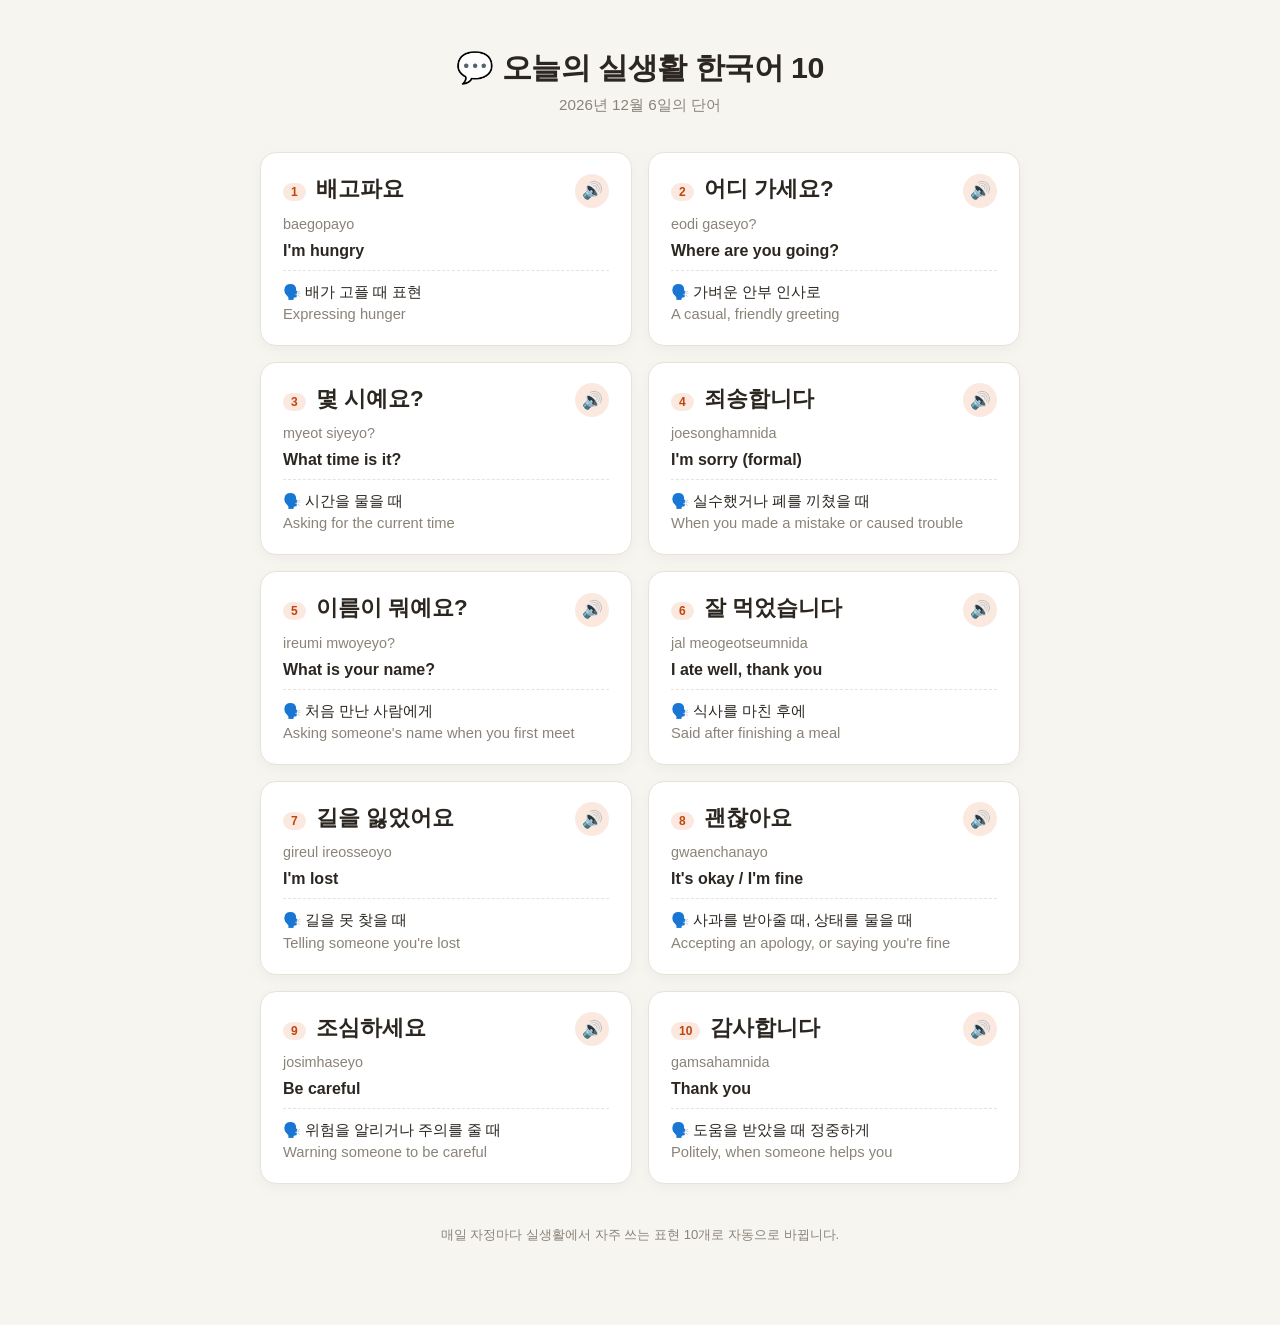
==== index.html @ 232b01e1 "auto update 2026-08-19 04:47:27" ====
<!DOCTYPE html>
<html lang="ko">
<head>
<meta charset="UTF-8">
<meta name="viewport" content="width=device-width, initial-scale=1.0">
<title>오늘의 한국어 10</title>
<style>
  :root {
    --bg: #f7f5f0;
    --card: #ffffff;
    --text: #2b2620;
    --muted: #8a8378;
    --accent: #c1440e;
    --accent-soft: #fbe9df;
    --border: #e8e3da;
  }
  * { box-sizing: border-box; }
  body {
    margin: 0;
    min-height: 100vh;
    background: var(--bg);
    color: var(--text);
    font-family: 'Segoe UI', 'Apple SD Gothic Neo', sans-serif;
    display: flex;
    flex-direction: column;
    align-items: center;
    padding: 48px 16px 80px;
  }
  h1 {
    font-size: 1.9rem;
    margin: 0 0 6px;
    letter-spacing: -0.5px;
  }
  .date {
    color: var(--muted);
    font-size: 0.95rem;
    margin-bottom: 36px;
  }
  .grid {
    width: 100%;
    max-width: 760px;
    display: grid;
    grid-template-columns: repeat(auto-fit, minmax(320px, 1fr));
    gap: 16px;
  }
  .card {
    background: var(--card);
    border: 1px solid var(--border);
    border-radius: 16px;
    padding: 20px 22px;
    box-shadow: 0 4px 14px rgba(0,0,0,0.04);
  }
  .card-head {
    display: flex;
    align-items: baseline;
    gap: 10px;
    margin-bottom: 8px;
  }
  .speak-btn {
    margin-left: auto;
    background: var(--accent-soft);
    color: var(--accent);
    border: none;
    width: 34px;
    height: 34px;
    border-radius: 50%;
    font-size: 1.05rem;
    cursor: pointer;
    display: inline-flex;
    align-items: center;
    justify-content: center;
    transition: transform 0.12s ease, background 0.12s ease;
  }
  .speak-btn:hover {
    background: var(--accent);
    color: #fff;
  }
  .speak-btn:active {
    transform: scale(0.9);
  }
  .speak-btn.playing {
    background: var(--accent);
    color: #fff;
  }
  .index {
    background: var(--accent-soft);
    color: var(--accent);
    font-weight: 700;
    font-size: 0.75rem;
    padding: 2px 8px;
    border-radius: 999px;
  }
  .word {
    font-size: 1.4rem;
    font-weight: 700;
  }
  .romanization {
    color: var(--muted);
    font-size: 0.9rem;
    margin-bottom: 10px;
  }
  .meaning {
    font-weight: 600;
    margin-bottom: 10px;
  }
  .example {
    border-top: 1px dashed var(--border);
    padding-top: 10px;
    font-size: 0.92rem;
    line-height: 1.5;
  }
  .example .kr {
    color: var(--text);
  }
  .example .en {
    color: var(--muted);
  }
  footer {
    margin-top: 40px;
    color: var(--muted);
    font-size: 0.82rem;
    text-align: center;
    line-height: 1.6;
  }
</style>
</head>
<body>
  <h1>💬 오늘의 실생활 한국어 10</h1>
  <div class="date" id="dateLabel"></div>

  <div class="grid" id="grid"></div>

  <footer>
    매일 자정마다 실생활에서 자주 쓰는 표현 10개로 자동으로 바뀝니다.
  </footer>

<script>
  const WORDS = [
    { kr: '안녕하세요', ro: 'annyeonghaseyo', en: 'Hello', ex: '누군가를 처음 만나거나 마주쳤을 때', exEn: 'When meeting or greeting someone' },
    { kr: '감사합니다', ro: 'gamsahamnida', en: 'Thank you', ex: '도움을 받았을 때 정중하게', exEn: 'Politely, when someone helps you' },
    { kr: '죄송합니다', ro: 'joesonghamnida', en: 'I\'m sorry (formal)', ex: '실수했거나 폐를 끼쳤을 때', exEn: 'When you made a mistake or caused trouble' },
    { kr: '실례합니다', ro: 'sillyehamnida', en: 'Excuse me', ex: '지나가거나 말을 걸기 전에', exEn: 'Before passing by or interrupting someone' },
    { kr: '잠깐만요', ro: 'jamkkanmanyo', en: 'Just a moment', ex: '잠시 기다려 달라고 할 때', exEn: 'Asking someone to wait a moment' },
    { kr: '괜찮아요', ro: 'gwaenchanayo', en: 'It\'s okay / I\'m fine', ex: '사과를 받아줄 때, 상태를 물을 때', exEn: 'Accepting an apology, or saying you\'re fine' },
    { kr: '얼마예요?', ro: 'eolmayeyo?', en: 'How much is it?', ex: '가게에서 가격을 물을 때', exEn: 'Asking the price at a shop' },
    { kr: '이거 주세요', ro: 'igeo juseyo', en: 'This one, please', ex: '물건을 살 때 가리키며', exEn: 'Pointing at something you want to buy' },
    { kr: '화장실이 어디예요?', ro: 'hwajangsiri eodiyeyo?', en: 'Where is the restroom?', ex: '급하게 화장실을 찾을 때', exEn: 'Looking for a restroom' },
    { kr: '여기요', ro: 'yeogiyo', en: 'Excuse me (calling someone)', ex: '식당에서 직원을 부를 때', exEn: 'Calling a server at a restaurant' },
    { kr: '잘 먹겠습니다', ro: 'jal meokgetseumnida', en: 'I will eat well', ex: '식사를 시작하기 전에', exEn: 'Said right before starting a meal' },
    { kr: '잘 먹었습니다', ro: 'jal meogeotseumnida', en: 'I ate well, thank you', ex: '식사를 마친 후에', exEn: 'Said after finishing a meal' },
    { kr: '배고파요', ro: 'baegopayo', en: 'I\'m hungry', ex: '배가 고플 때 표현', exEn: 'Expressing hunger' },
    { kr: '맛있어요', ro: 'masisseoyo', en: 'It\'s delicious', ex: '음식이 맛있을 때', exEn: 'When food tastes good' },
    { kr: '조심하세요', ro: 'josimhaseyo', en: 'Be careful', ex: '위험을 알리거나 주의를 줄 때', exEn: 'Warning someone to be careful' },
    { kr: '도와주세요', ro: 'dowajuseyo', en: 'Please help me', ex: '도움이 필요할 때', exEn: 'Asking for help' },
    { kr: '알겠습니다', ro: 'algetseumnida', en: 'I understand / Got it', ex: '지시나 설명을 이해했을 때', exEn: 'Confirming you understood something' },
    { kr: '잘 모르겠어요', ro: 'jal moreugesseoyo', en: 'I don\'t really know', ex: '확실하지 않을 때 대답', exEn: 'Answering when you\'re not sure' },
    { kr: '다시 말해 주세요', ro: 'dasi malhae juseyo', en: 'Please say that again', ex: '못 들었거나 이해 못했을 때', exEn: 'When you didn\'t catch what was said' },
    { kr: '천천히 말해 주세요', ro: 'cheoncheonhi malhae juseyo', en: 'Please speak slowly', ex: '말이 너무 빠를 때', exEn: 'When someone is speaking too fast' },
    { kr: '영어 할 줄 아세요?', ro: 'yeongeo hal jul aseyo?', en: 'Do you speak English?', ex: '언어 소통이 어려울 때', exEn: 'Checking if the other person speaks English' },
    { kr: '한국어를 잘 못해요', ro: 'hangugeoreul jal mothaeyo', en: 'I don\'t speak Korean well', ex: '한국어 실력을 미리 알릴 때', exEn: 'Letting someone know your Korean is limited' },
    { kr: '이름이 뭐예요?', ro: 'ireumi mwoyeyo?', en: 'What is your name?', ex: '처음 만난 사람에게', exEn: 'Asking someone\'s name when you first meet' },
    { kr: '반갑습니다', ro: 'bangapseumnida', en: 'Nice to meet you', ex: '첫 인사를 나눌 때', exEn: 'Said when greeting someone for the first time' },
    { kr: '오랜만이에요', ro: 'oraenmanieyo', en: 'Long time no see', ex: '오랫동안 못 본 사람에게', exEn: 'Greeting someone you haven\'t seen in a while' },
    { kr: '수고하셨습니다', ro: 'sugohasyeotseumnida', en: 'Thank you for your hard work', ex: '일이 끝난 뒤 인사', exEn: 'Said after work is finished' },
    { kr: '축하합니다', ro: 'chukhahamnida', en: 'Congratulations', ex: '좋은 일이 생겼을 때', exEn: 'When something good happens to someone' },
    { kr: '힘내세요', ro: 'himnaeseyo', en: 'Cheer up / Hang in there', ex: '힘든 사람을 응원할 때', exEn: 'Encouraging someone who\'s struggling' },
    { kr: '기다려 주세요', ro: 'gidaryeo juseyo', en: 'Please wait', ex: '잠시 기다려 달라고 요청할 때', exEn: 'Asking someone to wait' },
    { kr: '몇 시예요?', ro: 'myeot siyeyo?', en: 'What time is it?', ex: '시간을 물을 때', exEn: 'Asking for the current time' },
    { kr: '같이 가요', ro: 'gachi gayo', en: 'Let\'s go together', ex: '함께 가자고 제안할 때', exEn: 'Suggesting to go somewhere together' },
    { kr: '여기가 어디예요?', ro: 'yeogiga eodiyeyo?', en: 'Where is this place?', ex: '길을 잃었을 때', exEn: 'Asking where you currently are' },
    { kr: '길을 잃었어요', ro: 'gireul ireosseoyo', en: 'I\'m lost', ex: '길을 못 찾을 때', exEn: 'Telling someone you\'re lost' },
    { kr: '이거 얼마나 걸려요?', ro: 'igeo eolmana geollyeoyo?', en: 'How long does this take?', ex: '소요 시간을 물을 때', exEn: 'Asking how much time something takes' },
    { kr: '계산해 주세요', ro: 'gyesanhae juseyo', en: 'Check, please', ex: '식당에서 계산을 요청할 때', exEn: 'Asking for the bill at a restaurant' },
    { kr: '이거 얼마예요?', ro: 'igeo eolmayeyo?', en: 'How much is this?', ex: '특정 물건의 가격을 물을 때', exEn: 'Asking the price of a specific item' },
    { kr: '더 주세요', ro: 'deo juseyo', en: 'More, please', ex: '음식이나 물건을 더 요청할 때', exEn: 'Asking for more food or something' },
    { kr: '괜찮으세요?', ro: 'gwaenchaneuseyo?', en: 'Are you okay?', ex: '상대방의 상태를 물을 때', exEn: 'Checking if someone is alright' },
    { kr: '조금만요', ro: 'jogeummanyo', en: 'Just a little', ex: '양을 조금만 달라고 할 때', exEn: 'Asking for just a small amount' },
    { kr: '어디 가세요?', ro: 'eodi gaseyo?', en: 'Where are you going?', ex: '가벼운 안부 인사로', exEn: 'A casual, friendly greeting' },
  ];

  function dailySeed() {
    const now = new Date();
    return now.getFullYear() * 10000 + (now.getMonth() + 1) * 100 + now.getDate();
  }

  function seededRandom(seed) {
    let s = seed % 2147483647;
    if (s <= 0) s += 2147483646;
    return function () {
      s = (s * 16807) % 2147483647;
      return (s - 1) / 2147483646;
    };
  }

  function pickDailyWords() {
    const rand = seededRandom(dailySeed());
    const pool = WORDS.map((w, i) => ({ w, key: rand() + i * 0.0000001 }));
    pool.sort((a, b) => a.key - b.key);
    return pool.slice(0, 10).map(p => p.w);
  }

  function renderDate() {
    const now = new Date();
    const label = `${now.getFullYear()}년 ${now.getMonth() + 1}월 ${now.getDate()}일의 단어`;
    document.getElementById('dateLabel').textContent = label;
  }

  function speak(text, btn) {
    if (!window.speechSynthesis) return;
    window.speechSynthesis.cancel();
    const utter = new SpeechSynthesisUtterance(text);
    utter.lang = 'ko-KR';
    utter.rate = 0.9;
    if (btn) {
      document.querySelectorAll('.speak-btn.playing').forEach(b => b.classList.remove('playing'));
      btn.classList.add('playing');
      utter.onend = () => btn.classList.remove('playing');
      utter.onerror = () => btn.classList.remove('playing');
    }
    window.speechSynthesis.speak(utter);
  }

  function render() {
    renderDate();
    const grid = document.getElementById('grid');
    grid.innerHTML = '';
    pickDailyWords().forEach((word, i) => {
      const card = document.createElement('div');
      card.className = 'card';
      card.innerHTML = `
        <div class="card-head">
          <span class="index">${i + 1}</span>
          <span class="word">${word.kr}</span>
          <button class="speak-btn" type="button" title="발음 듣기" data-text="${word.kr}">🔊</button>
        </div>
        <div class="romanization">${word.ro}</div>
        <div class="meaning">${word.en}</div>
        <div class="example">
          <div class="kr">🗣️ ${word.ex}</div>
          <div class="en">${word.exEn}</div>
        </div>
      `;
      grid.appendChild(card);
    });
    grid.querySelectorAll('.speak-btn').forEach(btn => {
      btn.addEventListener('click', () => speak(btn.dataset.text, btn));
    });
  }

  render();
</script>
</body>
</html>
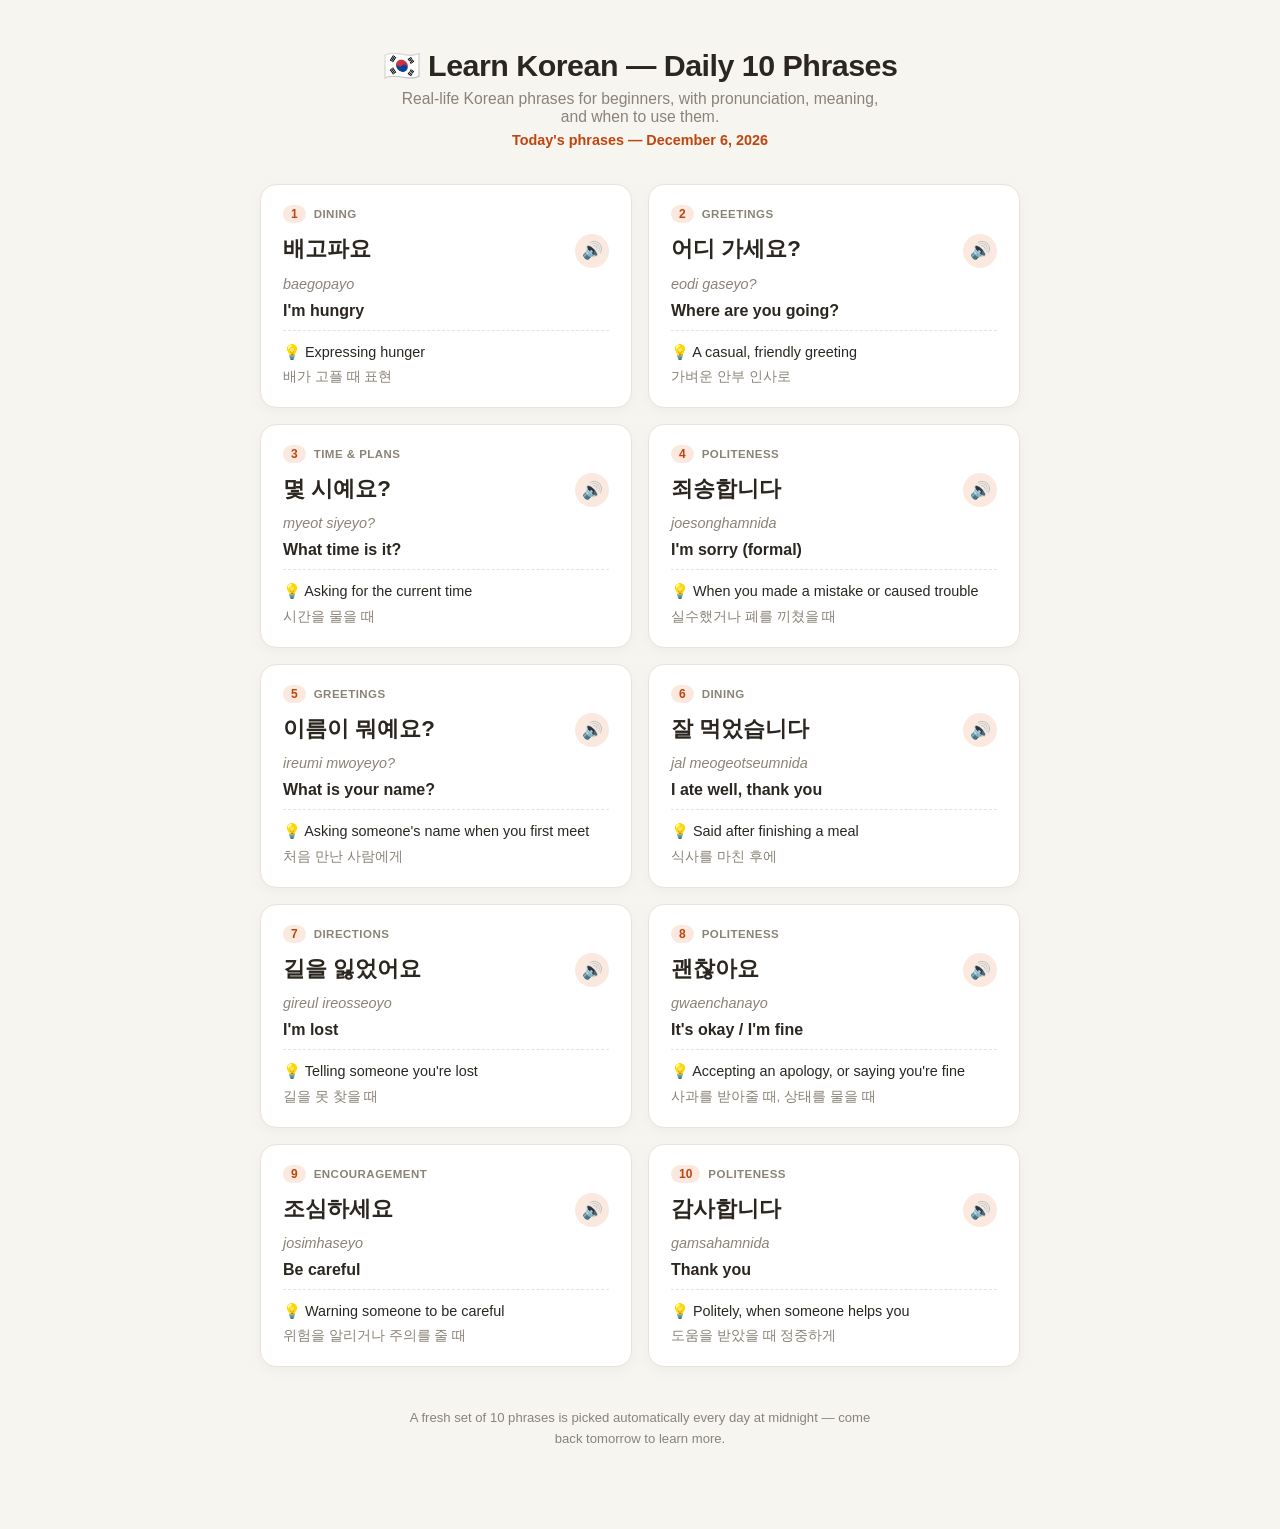
==== commit 2a4802b7: "auto update 2026-08-19 04:50:31" ====
--- a/index.html
+++ b/index.html
@@ -1,9 +1,10 @@
 <!DOCTYPE html>
-<html lang="ko">
+<html lang="en">
 <head>
 <meta charset="UTF-8">
 <meta name="viewport" content="width=device-width, initial-scale=1.0">
-<title>오늘의 한국어 10</title>
+<title>Learn Korean — Daily Phrases</title>
+<meta name="description" content="Learn 10 real-life Korean phrases every day, with romanization, English meaning, usage tips, and audio pronunciation.">
 <style>
   :root {
     --bg: #f7f5f0;
@@ -30,10 +31,19 @@
     font-size: 1.9rem;
     margin: 0 0 6px;
     letter-spacing: -0.5px;
+    text-align: center;
+  }
+  .subtitle {
+    color: var(--muted);
+    font-size: 0.98rem;
+    margin: 0 0 6px;
+    text-align: center;
+    max-width: 480px;
   }
   .date {
-    color: var(--muted);
-    font-size: 0.95rem;
+    color: var(--accent);
+    font-weight: 600;
+    font-size: 0.9rem;
     margin-bottom: 36px;
   }
   .grid {
@@ -49,6 +59,27 @@
     border-radius: 16px;
     padding: 20px 22px;
     box-shadow: 0 4px 14px rgba(0,0,0,0.04);
+  }
+  .card-top {
+    display: flex;
+    align-items: center;
+    gap: 8px;
+    margin-bottom: 10px;
+  }
+  .index {
+    background: var(--accent-soft);
+    color: var(--accent);
+    font-weight: 700;
+    font-size: 0.75rem;
+    padding: 2px 8px;
+    border-radius: 999px;
+  }
+  .category {
+    color: var(--muted);
+    font-size: 0.72rem;
+    font-weight: 600;
+    text-transform: uppercase;
+    letter-spacing: 0.04em;
   }
   .card-head {
     display: flex;
@@ -70,6 +101,7 @@
     align-items: center;
     justify-content: center;
     transition: transform 0.12s ease, background 0.12s ease;
+    flex-shrink: 0;
   }
   .speak-btn:hover {
     background: var(--accent);
@@ -82,20 +114,13 @@
     background: var(--accent);
     color: #fff;
   }
-  .index {
-    background: var(--accent-soft);
-    color: var(--accent);
-    font-weight: 700;
-    font-size: 0.75rem;
-    padding: 2px 8px;
-    border-radius: 999px;
-  }
   .word {
     font-size: 1.4rem;
     font-weight: 700;
   }
   .romanization {
     color: var(--muted);
+    font-style: italic;
     font-size: 0.9rem;
     margin-bottom: 10px;
   }
@@ -103,17 +128,19 @@
     font-weight: 600;
     margin-bottom: 10px;
   }
-  .example {
+  .usage {
     border-top: 1px dashed var(--border);
     padding-top: 10px;
-    font-size: 0.92rem;
-    line-height: 1.5;
-  }
-  .example .kr {
+    font-size: 0.9rem;
+    line-height: 1.55;
+  }
+  .usage .en {
     color: var(--text);
   }
-  .example .en {
-    color: var(--muted);
+  .usage .kr {
+    color: var(--muted);
+    font-size: 0.85rem;
+    margin-top: 3px;
   }
   footer {
     margin-top: 40px;
@@ -121,61 +148,63 @@
     font-size: 0.82rem;
     text-align: center;
     line-height: 1.6;
+    max-width: 480px;
   }
 </style>
 </head>
 <body>
-  <h1>💬 오늘의 실생활 한국어 10</h1>
+  <h1>🇰🇷 Learn Korean — Daily 10 Phrases</h1>
+  <p class="subtitle">Real-life Korean phrases for beginners, with pronunciation, meaning, and when to use them.</p>
   <div class="date" id="dateLabel"></div>
 
   <div class="grid" id="grid"></div>
 
   <footer>
-    매일 자정마다 실생활에서 자주 쓰는 표현 10개로 자동으로 바뀝니다.
+    A fresh set of 10 phrases is picked automatically every day at midnight — come back tomorrow to learn more.
   </footer>
 
 <script>
   const WORDS = [
-    { kr: '안녕하세요', ro: 'annyeonghaseyo', en: 'Hello', ex: '누군가를 처음 만나거나 마주쳤을 때', exEn: 'When meeting or greeting someone' },
-    { kr: '감사합니다', ro: 'gamsahamnida', en: 'Thank you', ex: '도움을 받았을 때 정중하게', exEn: 'Politely, when someone helps you' },
-    { kr: '죄송합니다', ro: 'joesonghamnida', en: 'I\'m sorry (formal)', ex: '실수했거나 폐를 끼쳤을 때', exEn: 'When you made a mistake or caused trouble' },
-    { kr: '실례합니다', ro: 'sillyehamnida', en: 'Excuse me', ex: '지나가거나 말을 걸기 전에', exEn: 'Before passing by or interrupting someone' },
-    { kr: '잠깐만요', ro: 'jamkkanmanyo', en: 'Just a moment', ex: '잠시 기다려 달라고 할 때', exEn: 'Asking someone to wait a moment' },
-    { kr: '괜찮아요', ro: 'gwaenchanayo', en: 'It\'s okay / I\'m fine', ex: '사과를 받아줄 때, 상태를 물을 때', exEn: 'Accepting an apology, or saying you\'re fine' },
-    { kr: '얼마예요?', ro: 'eolmayeyo?', en: 'How much is it?', ex: '가게에서 가격을 물을 때', exEn: 'Asking the price at a shop' },
-    { kr: '이거 주세요', ro: 'igeo juseyo', en: 'This one, please', ex: '물건을 살 때 가리키며', exEn: 'Pointing at something you want to buy' },
-    { kr: '화장실이 어디예요?', ro: 'hwajangsiri eodiyeyo?', en: 'Where is the restroom?', ex: '급하게 화장실을 찾을 때', exEn: 'Looking for a restroom' },
-    { kr: '여기요', ro: 'yeogiyo', en: 'Excuse me (calling someone)', ex: '식당에서 직원을 부를 때', exEn: 'Calling a server at a restaurant' },
-    { kr: '잘 먹겠습니다', ro: 'jal meokgetseumnida', en: 'I will eat well', ex: '식사를 시작하기 전에', exEn: 'Said right before starting a meal' },
-    { kr: '잘 먹었습니다', ro: 'jal meogeotseumnida', en: 'I ate well, thank you', ex: '식사를 마친 후에', exEn: 'Said after finishing a meal' },
-    { kr: '배고파요', ro: 'baegopayo', en: 'I\'m hungry', ex: '배가 고플 때 표현', exEn: 'Expressing hunger' },
-    { kr: '맛있어요', ro: 'masisseoyo', en: 'It\'s delicious', ex: '음식이 맛있을 때', exEn: 'When food tastes good' },
-    { kr: '조심하세요', ro: 'josimhaseyo', en: 'Be careful', ex: '위험을 알리거나 주의를 줄 때', exEn: 'Warning someone to be careful' },
-    { kr: '도와주세요', ro: 'dowajuseyo', en: 'Please help me', ex: '도움이 필요할 때', exEn: 'Asking for help' },
-    { kr: '알겠습니다', ro: 'algetseumnida', en: 'I understand / Got it', ex: '지시나 설명을 이해했을 때', exEn: 'Confirming you understood something' },
-    { kr: '잘 모르겠어요', ro: 'jal moreugesseoyo', en: 'I don\'t really know', ex: '확실하지 않을 때 대답', exEn: 'Answering when you\'re not sure' },
-    { kr: '다시 말해 주세요', ro: 'dasi malhae juseyo', en: 'Please say that again', ex: '못 들었거나 이해 못했을 때', exEn: 'When you didn\'t catch what was said' },
-    { kr: '천천히 말해 주세요', ro: 'cheoncheonhi malhae juseyo', en: 'Please speak slowly', ex: '말이 너무 빠를 때', exEn: 'When someone is speaking too fast' },
-    { kr: '영어 할 줄 아세요?', ro: 'yeongeo hal jul aseyo?', en: 'Do you speak English?', ex: '언어 소통이 어려울 때', exEn: 'Checking if the other person speaks English' },
-    { kr: '한국어를 잘 못해요', ro: 'hangugeoreul jal mothaeyo', en: 'I don\'t speak Korean well', ex: '한국어 실력을 미리 알릴 때', exEn: 'Letting someone know your Korean is limited' },
-    { kr: '이름이 뭐예요?', ro: 'ireumi mwoyeyo?', en: 'What is your name?', ex: '처음 만난 사람에게', exEn: 'Asking someone\'s name when you first meet' },
-    { kr: '반갑습니다', ro: 'bangapseumnida', en: 'Nice to meet you', ex: '첫 인사를 나눌 때', exEn: 'Said when greeting someone for the first time' },
-    { kr: '오랜만이에요', ro: 'oraenmanieyo', en: 'Long time no see', ex: '오랫동안 못 본 사람에게', exEn: 'Greeting someone you haven\'t seen in a while' },
-    { kr: '수고하셨습니다', ro: 'sugohasyeotseumnida', en: 'Thank you for your hard work', ex: '일이 끝난 뒤 인사', exEn: 'Said after work is finished' },
-    { kr: '축하합니다', ro: 'chukhahamnida', en: 'Congratulations', ex: '좋은 일이 생겼을 때', exEn: 'When something good happens to someone' },
-    { kr: '힘내세요', ro: 'himnaeseyo', en: 'Cheer up / Hang in there', ex: '힘든 사람을 응원할 때', exEn: 'Encouraging someone who\'s struggling' },
-    { kr: '기다려 주세요', ro: 'gidaryeo juseyo', en: 'Please wait', ex: '잠시 기다려 달라고 요청할 때', exEn: 'Asking someone to wait' },
-    { kr: '몇 시예요?', ro: 'myeot siyeyo?', en: 'What time is it?', ex: '시간을 물을 때', exEn: 'Asking for the current time' },
-    { kr: '같이 가요', ro: 'gachi gayo', en: 'Let\'s go together', ex: '함께 가자고 제안할 때', exEn: 'Suggesting to go somewhere together' },
-    { kr: '여기가 어디예요?', ro: 'yeogiga eodiyeyo?', en: 'Where is this place?', ex: '길을 잃었을 때', exEn: 'Asking where you currently are' },
-    { kr: '길을 잃었어요', ro: 'gireul ireosseoyo', en: 'I\'m lost', ex: '길을 못 찾을 때', exEn: 'Telling someone you\'re lost' },
-    { kr: '이거 얼마나 걸려요?', ro: 'igeo eolmana geollyeoyo?', en: 'How long does this take?', ex: '소요 시간을 물을 때', exEn: 'Asking how much time something takes' },
-    { kr: '계산해 주세요', ro: 'gyesanhae juseyo', en: 'Check, please', ex: '식당에서 계산을 요청할 때', exEn: 'Asking for the bill at a restaurant' },
-    { kr: '이거 얼마예요?', ro: 'igeo eolmayeyo?', en: 'How much is this?', ex: '특정 물건의 가격을 물을 때', exEn: 'Asking the price of a specific item' },
-    { kr: '더 주세요', ro: 'deo juseyo', en: 'More, please', ex: '음식이나 물건을 더 요청할 때', exEn: 'Asking for more food or something' },
-    { kr: '괜찮으세요?', ro: 'gwaenchaneuseyo?', en: 'Are you okay?', ex: '상대방의 상태를 물을 때', exEn: 'Checking if someone is alright' },
-    { kr: '조금만요', ro: 'jogeummanyo', en: 'Just a little', ex: '양을 조금만 달라고 할 때', exEn: 'Asking for just a small amount' },
-    { kr: '어디 가세요?', ro: 'eodi gaseyo?', en: 'Where are you going?', ex: '가벼운 안부 인사로', exEn: 'A casual, friendly greeting' },
+    { kr: '안녕하세요', ro: 'annyeonghaseyo', en: 'Hello', cat: 'Greetings', ex: 'When meeting or greeting someone', exKr: '누군가를 처음 만나거나 마주쳤을 때' },
+    { kr: '감사합니다', ro: 'gamsahamnida', en: 'Thank you', cat: 'Politeness', ex: 'Politely, when someone helps you', exKr: '도움을 받았을 때 정중하게' },
+    { kr: '죄송합니다', ro: 'joesonghamnida', en: 'I\'m sorry (formal)', cat: 'Politeness', ex: 'When you made a mistake or caused trouble', exKr: '실수했거나 폐를 끼쳤을 때' },
+    { kr: '실례합니다', ro: 'sillyehamnida', en: 'Excuse me', cat: 'Politeness', ex: 'Before passing by or interrupting someone', exKr: '지나가거나 말을 걸기 전에' },
+    { kr: '잠깐만요', ro: 'jamkkanmanyo', en: 'Just a moment', cat: 'Time & Plans', ex: 'Asking someone to wait a moment', exKr: '잠시 기다려 달라고 할 때' },
+    { kr: '괜찮아요', ro: 'gwaenchanayo', en: 'It\'s okay / I\'m fine', cat: 'Politeness', ex: 'Accepting an apology, or saying you\'re fine', exKr: '사과를 받아줄 때, 상태를 물을 때' },
+    { kr: '얼마예요?', ro: 'eolmayeyo?', en: 'How much is it?', cat: 'Shopping', ex: 'Asking the price at a shop', exKr: '가게에서 가격을 물을 때' },
+    { kr: '이거 주세요', ro: 'igeo juseyo', en: 'This one, please', cat: 'Shopping', ex: 'Pointing at something you want to buy', exKr: '물건을 살 때 가리키며' },
+    { kr: '화장실이 어디예요?', ro: 'hwajangsiri eodiyeyo?', en: 'Where is the restroom?', cat: 'Directions', ex: 'Looking for a restroom', exKr: '급하게 화장실을 찾을 때' },
+    { kr: '여기요', ro: 'yeogiyo', en: 'Excuse me (calling someone)', cat: 'Dining', ex: 'Calling a server at a restaurant', exKr: '식당에서 직원을 부를 때' },
+    { kr: '잘 먹겠습니다', ro: 'jal meokgetseumnida', en: 'I will eat well', cat: 'Dining', ex: 'Said right before starting a meal', exKr: '식사를 시작하기 전에' },
+    { kr: '잘 먹었습니다', ro: 'jal meogeotseumnida', en: 'I ate well, thank you', cat: 'Dining', ex: 'Said after finishing a meal', exKr: '식사를 마친 후에' },
+    { kr: '배고파요', ro: 'baegopayo', en: 'I\'m hungry', cat: 'Dining', ex: 'Expressing hunger', exKr: '배가 고플 때 표현' },
+    { kr: '맛있어요', ro: 'masisseoyo', en: 'It\'s delicious', cat: 'Dining', ex: 'When food tastes good', exKr: '음식이 맛있을 때' },
+    { kr: '조심하세요', ro: 'josimhaseyo', en: 'Be careful', cat: 'Encouragement', ex: 'Warning someone to be careful', exKr: '위험을 알리거나 주의를 줄 때' },
+    { kr: '도와주세요', ro: 'dowajuseyo', en: 'Please help me', cat: 'Help', ex: 'Asking for help', exKr: '도움이 필요할 때' },
+    { kr: '알겠습니다', ro: 'algetseumnida', en: 'I understand / Got it', cat: 'Help', ex: 'Confirming you understood something', exKr: '지시나 설명을 이해했을 때' },
+    { kr: '잘 모르겠어요', ro: 'jal moreugesseoyo', en: 'I don\'t really know', cat: 'Help', ex: 'Answering when you\'re not sure', exKr: '확실하지 않을 때 대답' },
+    { kr: '다시 말해 주세요', ro: 'dasi malhae juseyo', en: 'Please say that again', cat: 'Help', ex: 'When you didn\'t catch what was said', exKr: '못 들었거나 이해 못했을 때' },
+    { kr: '천천히 말해 주세요', ro: 'cheoncheonhi malhae juseyo', en: 'Please speak slowly', cat: 'Help', ex: 'When someone is speaking too fast', exKr: '말이 너무 빠를 때' },
+    { kr: '영어 할 줄 아세요?', ro: 'yeongeo hal jul aseyo?', en: 'Do you speak English?', cat: 'Help', ex: 'Checking if the other person speaks English', exKr: '언어 소통이 어려울 때' },
+    { kr: '한국어를 잘 못해요', ro: 'hangugeoreul jal mothaeyo', en: 'I don\'t speak Korean well', cat: 'Help', ex: 'Letting someone know your Korean is limited', exKr: '한국어 실력을 미리 알릴 때' },
+    { kr: '이름이 뭐예요?', ro: 'ireumi mwoyeyo?', en: 'What is your name?', cat: 'Greetings', ex: 'Asking someone\'s name when you first meet', exKr: '처음 만난 사람에게' },
+    { kr: '반갑습니다', ro: 'bangapseumnida', en: 'Nice to meet you', cat: 'Greetings', ex: 'Said when greeting someone for the first time', exKr: '첫 인사를 나눌 때' },
+    { kr: '오랜만이에요', ro: 'oraenmanieyo', en: 'Long time no see', cat: 'Greetings', ex: 'Greeting someone you haven\'t seen in a while', exKr: '오랫동안 못 본 사람에게' },
+    { kr: '수고하셨습니다', ro: 'sugohasyeotseumnida', en: 'Thank you for your hard work', cat: 'Encouragement', ex: 'Said after work is finished', exKr: '일이 끝난 뒤 인사' },
+    { kr: '축하합니다', ro: 'chukhahamnida', en: 'Congratulations', cat: 'Encouragement', ex: 'When something good happens to someone', exKr: '좋은 일이 생겼을 때' },
+    { kr: '힘내세요', ro: 'himnaeseyo', en: 'Cheer up / Hang in there', cat: 'Encouragement', ex: 'Encouraging someone who\'s struggling', exKr: '힘든 사람을 응원할 때' },
+    { kr: '기다려 주세요', ro: 'gidaryeo juseyo', en: 'Please wait', cat: 'Time & Plans', ex: 'Asking someone to wait', exKr: '잠시 기다려 달라고 요청할 때' },
+    { kr: '몇 시예요?', ro: 'myeot siyeyo?', en: 'What time is it?', cat: 'Time & Plans', ex: 'Asking for the current time', exKr: '시간을 물을 때' },
+    { kr: '같이 가요', ro: 'gachi gayo', en: 'Let\'s go together', cat: 'Time & Plans', ex: 'Suggesting to go somewhere together', exKr: '함께 가자고 제안할 때' },
+    { kr: '여기가 어디예요?', ro: 'yeogiga eodiyeyo?', en: 'Where is this place?', cat: 'Directions', ex: 'Asking where you currently are', exKr: '길을 잃었을 때' },
+    { kr: '길을 잃었어요', ro: 'gireul ireosseoyo', en: 'I\'m lost', cat: 'Directions', ex: 'Telling someone you\'re lost', exKr: '길을 못 찾을 때' },
+    { kr: '이거 얼마나 걸려요?', ro: 'igeo eolmana geollyeoyo?', en: 'How long does this take?', cat: 'Directions', ex: 'Asking how much time something takes', exKr: '소요 시간을 물을 때' },
+    { kr: '계산해 주세요', ro: 'gyesanhae juseyo', en: 'Check, please', cat: 'Dining', ex: 'Asking for the bill at a restaurant', exKr: '식당에서 계산을 요청할 때' },
+    { kr: '이거 얼마예요?', ro: 'igeo eolmayeyo?', en: 'How much is this?', cat: 'Shopping', ex: 'Asking the price of a specific item', exKr: '특정 물건의 가격을 물을 때' },
+    { kr: '더 주세요', ro: 'deo juseyo', en: 'More, please', cat: 'Shopping', ex: 'Asking for more food or something', exKr: '음식이나 물건을 더 요청할 때' },
+    { kr: '괜찮으세요?', ro: 'gwaenchaneuseyo?', en: 'Are you okay?', cat: 'Politeness', ex: 'Checking if someone is alright', exKr: '상대방의 상태를 물을 때' },
+    { kr: '조금만요', ro: 'jogeummanyo', en: 'Just a little', cat: 'Shopping', ex: 'Asking for just a small amount', exKr: '양을 조금만 달라고 할 때' },
+    { kr: '어디 가세요?', ro: 'eodi gaseyo?', en: 'Where are you going?', cat: 'Greetings', ex: 'A casual, friendly greeting', exKr: '가벼운 안부 인사로' },
   ];
 
   function dailySeed() {
@@ -201,7 +230,8 @@
 
   function renderDate() {
     const now = new Date();
-    const label = `${now.getFullYear()}년 ${now.getMonth() + 1}월 ${now.getDate()}일의 단어`;
+    const months = ['January', 'February', 'March', 'April', 'May', 'June', 'July', 'August', 'September', 'October', 'November', 'December'];
+    const label = `Today's phrases — ${months[now.getMonth()]} ${now.getDate()}, ${now.getFullYear()}`;
     document.getElementById('dateLabel').textContent = label;
   }
 
@@ -210,7 +240,7 @@
     window.speechSynthesis.cancel();
     const utter = new SpeechSynthesisUtterance(text);
     utter.lang = 'ko-KR';
-    utter.rate = 0.9;
+    utter.rate = 0.85;
     if (btn) {
       document.querySelectorAll('.speak-btn.playing').forEach(b => b.classList.remove('playing'));
       btn.classList.add('playing');
@@ -228,16 +258,19 @@
       const card = document.createElement('div');
       card.className = 'card';
       card.innerHTML = `
+        <div class="card-top">
+          <span class="index">${i + 1}</span>
+          <span class="category">${word.cat}</span>
+        </div>
         <div class="card-head">
-          <span class="index">${i + 1}</span>
           <span class="word">${word.kr}</span>
-          <button class="speak-btn" type="button" title="발음 듣기" data-text="${word.kr}">🔊</button>
+          <button class="speak-btn" type="button" title="Listen to pronunciation" data-text="${word.kr}">🔊</button>
         </div>
         <div class="romanization">${word.ro}</div>
         <div class="meaning">${word.en}</div>
-        <div class="example">
-          <div class="kr">🗣️ ${word.ex}</div>
-          <div class="en">${word.exEn}</div>
+        <div class="usage">
+          <div class="en">💡 ${word.ex}</div>
+          <div class="kr">${word.exKr}</div>
         </div>
       `;
       grid.appendChild(card);
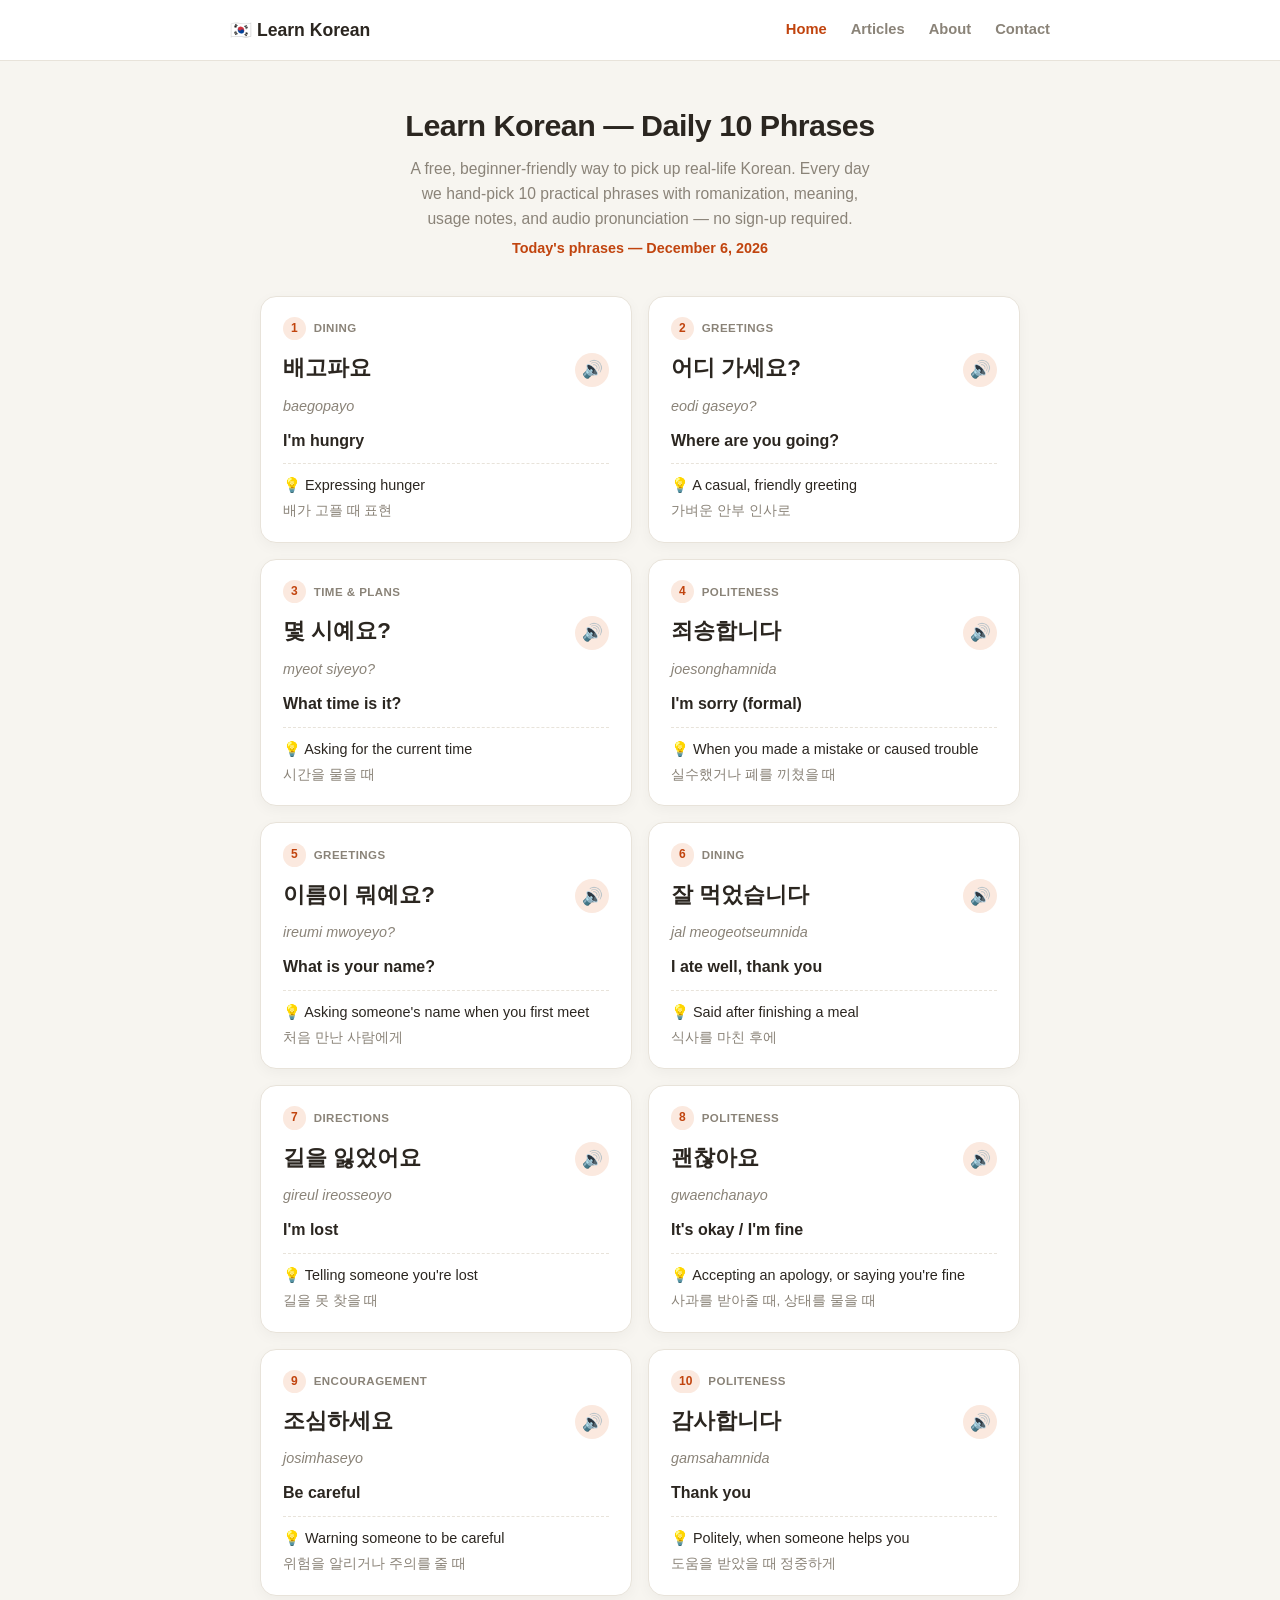
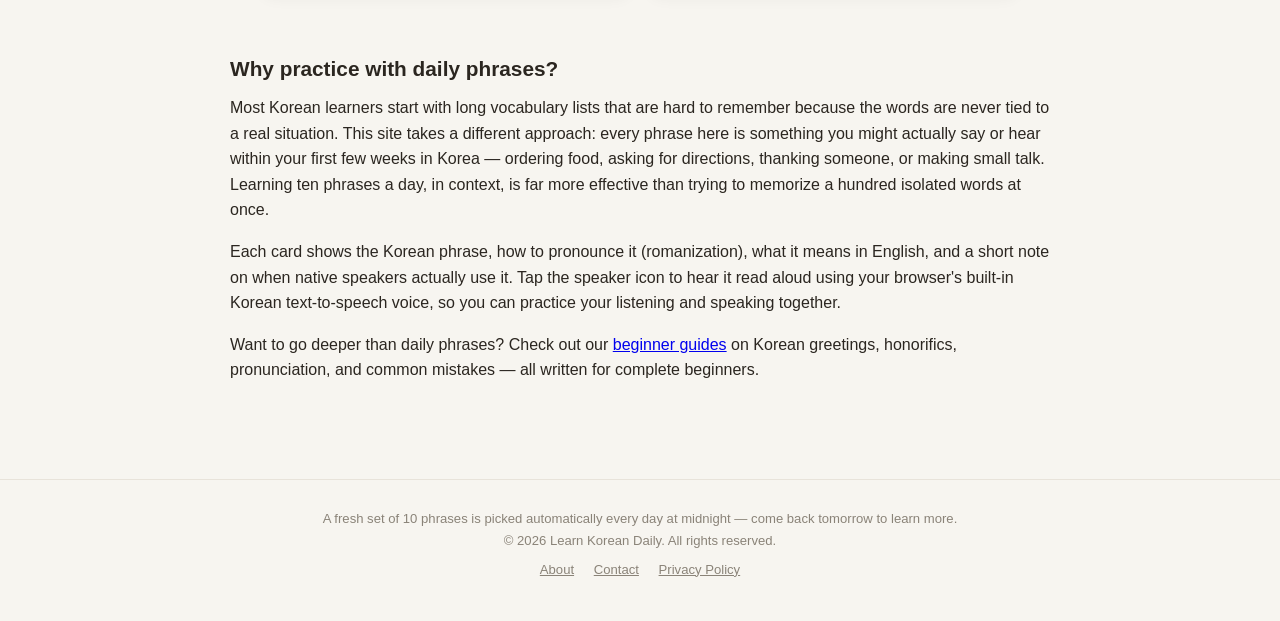
==== commit 838e3954: "auto update 2026-08-19 04:57:20" ====
--- a/index.html
+++ b/index.html
@@ -3,167 +3,62 @@
 <head>
 <meta charset="UTF-8">
 <meta name="viewport" content="width=device-width, initial-scale=1.0">
-<title>Learn Korean — Daily Phrases</title>
-<meta name="description" content="Learn 10 real-life Korean phrases every day, with romanization, English meaning, usage tips, and audio pronunciation.">
-<style>
-  :root {
-    --bg: #f7f5f0;
-    --card: #ffffff;
-    --text: #2b2620;
-    --muted: #8a8378;
-    --accent: #c1440e;
-    --accent-soft: #fbe9df;
-    --border: #e8e3da;
-  }
-  * { box-sizing: border-box; }
-  body {
-    margin: 0;
-    min-height: 100vh;
-    background: var(--bg);
-    color: var(--text);
-    font-family: 'Segoe UI', 'Apple SD Gothic Neo', sans-serif;
-    display: flex;
-    flex-direction: column;
-    align-items: center;
-    padding: 48px 16px 80px;
-  }
-  h1 {
-    font-size: 1.9rem;
-    margin: 0 0 6px;
-    letter-spacing: -0.5px;
-    text-align: center;
-  }
-  .subtitle {
-    color: var(--muted);
-    font-size: 0.98rem;
-    margin: 0 0 6px;
-    text-align: center;
-    max-width: 480px;
-  }
-  .date {
-    color: var(--accent);
-    font-weight: 600;
-    font-size: 0.9rem;
-    margin-bottom: 36px;
-  }
-  .grid {
-    width: 100%;
-    max-width: 760px;
-    display: grid;
-    grid-template-columns: repeat(auto-fit, minmax(320px, 1fr));
-    gap: 16px;
-  }
-  .card {
-    background: var(--card);
-    border: 1px solid var(--border);
-    border-radius: 16px;
-    padding: 20px 22px;
-    box-shadow: 0 4px 14px rgba(0,0,0,0.04);
-  }
-  .card-top {
-    display: flex;
-    align-items: center;
-    gap: 8px;
-    margin-bottom: 10px;
-  }
-  .index {
-    background: var(--accent-soft);
-    color: var(--accent);
-    font-weight: 700;
-    font-size: 0.75rem;
-    padding: 2px 8px;
-    border-radius: 999px;
-  }
-  .category {
-    color: var(--muted);
-    font-size: 0.72rem;
-    font-weight: 600;
-    text-transform: uppercase;
-    letter-spacing: 0.04em;
-  }
-  .card-head {
-    display: flex;
-    align-items: baseline;
-    gap: 10px;
-    margin-bottom: 8px;
-  }
-  .speak-btn {
-    margin-left: auto;
-    background: var(--accent-soft);
-    color: var(--accent);
-    border: none;
-    width: 34px;
-    height: 34px;
-    border-radius: 50%;
-    font-size: 1.05rem;
-    cursor: pointer;
-    display: inline-flex;
-    align-items: center;
-    justify-content: center;
-    transition: transform 0.12s ease, background 0.12s ease;
-    flex-shrink: 0;
-  }
-  .speak-btn:hover {
-    background: var(--accent);
-    color: #fff;
-  }
-  .speak-btn:active {
-    transform: scale(0.9);
-  }
-  .speak-btn.playing {
-    background: var(--accent);
-    color: #fff;
-  }
-  .word {
-    font-size: 1.4rem;
-    font-weight: 700;
-  }
-  .romanization {
-    color: var(--muted);
-    font-style: italic;
-    font-size: 0.9rem;
-    margin-bottom: 10px;
-  }
-  .meaning {
-    font-weight: 600;
-    margin-bottom: 10px;
-  }
-  .usage {
-    border-top: 1px dashed var(--border);
-    padding-top: 10px;
-    font-size: 0.9rem;
-    line-height: 1.55;
-  }
-  .usage .en {
-    color: var(--text);
-  }
-  .usage .kr {
-    color: var(--muted);
-    font-size: 0.85rem;
-    margin-top: 3px;
-  }
-  footer {
-    margin-top: 40px;
-    color: var(--muted);
-    font-size: 0.82rem;
-    text-align: center;
-    line-height: 1.6;
-    max-width: 480px;
-  }
-</style>
+<title>Learn Korean — Daily Phrases &amp; Guides</title>
+<meta name="description" content="Learn 10 real-life Korean phrases every day, with romanization, English meaning, audio pronunciation, and free beginner guides to Korean grammar and culture.">
+<link rel="stylesheet" href="styles.css">
 </head>
 <body>
-  <h1>🇰🇷 Learn Korean — Daily 10 Phrases</h1>
-  <p class="subtitle">Real-life Korean phrases for beginners, with pronunciation, meaning, and when to use them.</p>
-  <div class="date" id="dateLabel"></div>
+  <header class="site-header">
+    <nav class="nav">
+      <a href="index.html" class="brand">🇰🇷 Learn Korean</a>
+      <a href="index.html" class="link" aria-current="page">Home</a>
+      <a href="articles.html" class="link">Articles</a>
+      <a href="about.html" class="link">About</a>
+      <a href="contact.html" class="link">Contact</a>
+    </nav>
+  </header>
 
-  <div class="grid" id="grid"></div>
+  <main>
+    <h1>Learn Korean — Daily 10 Phrases</h1>
+    <p class="subtitle">A free, beginner-friendly way to pick up real-life Korean. Every day we hand-pick 10 practical phrases with romanization, meaning, usage notes, and audio pronunciation — no sign-up required.</p>
+    <div class="date" id="dateLabel"></div>
 
-  <footer>
-    A fresh set of 10 phrases is picked automatically every day at midnight — come back tomorrow to learn more.
+    <div class="grid" id="grid"></div>
+
+    <section class="prose" style="margin-top: 56px;">
+      <h2>Why practice with daily phrases?</h2>
+      <p>
+        Most Korean learners start with long vocabulary lists that are hard to remember because the words are never
+        tied to a real situation. This site takes a different approach: every phrase here is something you might
+        actually say or hear within your first few weeks in Korea — ordering food, asking for directions, thanking
+        someone, or making small talk. Learning ten phrases a day, in context, is far more effective than trying to
+        memorize a hundred isolated words at once.
+      </p>
+      <p>
+        Each card shows the Korean phrase, how to pronounce it (romanization), what it means in English, and a short
+        note on when native speakers actually use it. Tap the speaker icon to hear it read aloud using your
+        browser's built-in Korean text-to-speech voice, so you can practice your listening and speaking together.
+      </p>
+      <p>
+        Want to go deeper than daily phrases? Check out our <a href="articles.html">beginner guides</a> on Korean
+        greetings, honorifics, pronunciation, and common mistakes — all written for complete beginners.
+      </p>
+    </section>
+  </main>
+
+  <footer class="site-footer">
+    <div>A fresh set of 10 phrases is picked automatically every day at midnight — come back tomorrow to learn more.</div>
+    <div>© <span id="year"></span> Learn Korean Daily. All rights reserved.</div>
+    <div class="foot-links">
+      <a href="about.html">About</a>
+      <a href="contact.html">Contact</a>
+      <a href="privacy.html">Privacy Policy</a>
+    </div>
   </footer>
 
 <script>
+  document.getElementById('year').textContent = new Date().getFullYear();
+
   const WORDS = [
     { kr: '안녕하세요', ro: 'annyeonghaseyo', en: 'Hello', cat: 'Greetings', ex: 'When meeting or greeting someone', exKr: '누군가를 처음 만나거나 마주쳤을 때' },
     { kr: '감사합니다', ro: 'gamsahamnida', en: 'Thank you', cat: 'Politeness', ex: 'Politely, when someone helps you', exKr: '도움을 받았을 때 정중하게' },
--- a/styles.css
+++ b/styles.css
@@ -0,0 +1,272 @@
+:root {
+  --bg: #f7f5f0;
+  --card: #ffffff;
+  --text: #2b2620;
+  --muted: #8a8378;
+  --accent: #c1440e;
+  --accent-soft: #fbe9df;
+  --border: #e8e3da;
+}
+* { box-sizing: border-box; }
+html { scroll-behavior: smooth; }
+body {
+  margin: 0;
+  min-height: 100vh;
+  background: var(--bg);
+  color: var(--text);
+  font-family: 'Segoe UI', 'Apple SD Gothic Neo', sans-serif;
+  line-height: 1.6;
+}
+
+/* ---- Nav ---- */
+.site-header {
+  border-bottom: 1px solid var(--border);
+  background: var(--card);
+  position: sticky;
+  top: 0;
+  z-index: 10;
+}
+.nav {
+  max-width: 860px;
+  margin: 0 auto;
+  padding: 16px 20px;
+  display: flex;
+  align-items: center;
+  gap: 24px;
+  flex-wrap: wrap;
+}
+.brand {
+  font-weight: 800;
+  font-size: 1.1rem;
+  color: var(--text);
+  text-decoration: none;
+  margin-right: auto;
+}
+.nav a.link {
+  color: var(--muted);
+  text-decoration: none;
+  font-size: 0.92rem;
+  font-weight: 600;
+}
+.nav a.link:hover,
+.nav a.link[aria-current="page"] {
+  color: var(--accent);
+}
+
+/* ---- Page shell ---- */
+main {
+  max-width: 860px;
+  margin: 0 auto;
+  padding: 40px 20px 80px;
+}
+
+/* ---- Home hero ---- */
+h1 {
+  font-size: 1.9rem;
+  margin: 0 0 6px;
+  letter-spacing: -0.5px;
+  text-align: center;
+}
+.subtitle {
+  color: var(--muted);
+  font-size: 0.98rem;
+  margin: 0 auto 6px;
+  text-align: center;
+  max-width: 480px;
+}
+.date {
+  color: var(--accent);
+  font-weight: 600;
+  font-size: 0.9rem;
+  margin-bottom: 36px;
+  text-align: center;
+}
+
+/* ---- Card grid (daily phrases) ---- */
+.grid {
+  width: 100%;
+  max-width: 760px;
+  margin: 0 auto;
+  display: grid;
+  grid-template-columns: repeat(auto-fit, minmax(320px, 1fr));
+  gap: 16px;
+}
+.card {
+  background: var(--card);
+  border: 1px solid var(--border);
+  border-radius: 16px;
+  padding: 20px 22px;
+  box-shadow: 0 4px 14px rgba(0,0,0,0.04);
+}
+.card-top {
+  display: flex;
+  align-items: center;
+  gap: 8px;
+  margin-bottom: 10px;
+}
+.index {
+  background: var(--accent-soft);
+  color: var(--accent);
+  font-weight: 700;
+  font-size: 0.75rem;
+  padding: 2px 8px;
+  border-radius: 999px;
+}
+.category {
+  color: var(--muted);
+  font-size: 0.72rem;
+  font-weight: 600;
+  text-transform: uppercase;
+  letter-spacing: 0.04em;
+}
+.card-head {
+  display: flex;
+  align-items: baseline;
+  gap: 10px;
+  margin-bottom: 8px;
+}
+.speak-btn {
+  margin-left: auto;
+  background: var(--accent-soft);
+  color: var(--accent);
+  border: none;
+  width: 34px;
+  height: 34px;
+  border-radius: 50%;
+  font-size: 1.05rem;
+  cursor: pointer;
+  display: inline-flex;
+  align-items: center;
+  justify-content: center;
+  transition: transform 0.12s ease, background 0.12s ease;
+  flex-shrink: 0;
+}
+.speak-btn:hover { background: var(--accent); color: #fff; }
+.speak-btn:active { transform: scale(0.9); }
+.speak-btn.playing { background: var(--accent); color: #fff; }
+.word { font-size: 1.4rem; font-weight: 700; }
+.romanization {
+  color: var(--muted);
+  font-style: italic;
+  font-size: 0.9rem;
+  margin-bottom: 10px;
+}
+.meaning { font-weight: 600; margin-bottom: 10px; }
+.usage {
+  border-top: 1px dashed var(--border);
+  padding-top: 10px;
+  font-size: 0.9rem;
+}
+.usage .en { color: var(--text); }
+.usage .kr { color: var(--muted); font-size: 0.85rem; margin-top: 3px; }
+
+/* ---- Article / content typography ---- */
+.prose h1 { text-align: left; font-size: 2rem; }
+.prose .meta {
+  color: var(--muted);
+  font-size: 0.85rem;
+  margin-bottom: 28px;
+}
+.prose h2 {
+  font-size: 1.3rem;
+  margin-top: 34px;
+  margin-bottom: 10px;
+}
+.prose p { margin: 0 0 16px; }
+.prose ul, .prose ol { margin: 0 0 16px; padding-left: 22px; }
+.prose li { margin-bottom: 8px; }
+.prose blockquote {
+  margin: 20px 0;
+  padding: 14px 18px;
+  background: var(--accent-soft);
+  border-left: 4px solid var(--accent);
+  border-radius: 0 10px 10px 0;
+  color: var(--text);
+}
+.prose .example-kr { font-weight: 700; }
+.prose .example-en { color: var(--muted); }
+
+/* ---- Article index list ---- */
+.article-list {
+  display: flex;
+  flex-direction: column;
+  gap: 14px;
+}
+.article-card {
+  display: block;
+  background: var(--card);
+  border: 1px solid var(--border);
+  border-radius: 14px;
+  padding: 18px 20px;
+  text-decoration: none;
+  color: var(--text);
+  transition: border-color 0.12s ease, transform 0.12s ease;
+}
+.article-card:hover {
+  border-color: var(--accent);
+  transform: translateY(-1px);
+}
+.article-card .a-title {
+  font-weight: 700;
+  font-size: 1.08rem;
+  margin-bottom: 6px;
+}
+.article-card .a-desc {
+  color: var(--muted);
+  font-size: 0.92rem;
+}
+
+/* ---- Footer ---- */
+.site-footer {
+  border-top: 1px solid var(--border);
+  padding: 28px 20px 40px;
+  text-align: center;
+  color: var(--muted);
+  font-size: 0.82rem;
+  line-height: 1.7;
+}
+.site-footer a {
+  color: var(--muted);
+  text-decoration: underline;
+}
+.site-footer .foot-links {
+  margin-top: 6px;
+}
+.site-footer .foot-links a {
+  margin: 0 8px;
+}
+
+/* ---- Simple contact form ---- */
+.contact-form {
+  display: flex;
+  flex-direction: column;
+  gap: 14px;
+  max-width: 440px;
+}
+.contact-form label {
+  font-size: 0.85rem;
+  font-weight: 600;
+  margin-bottom: 4px;
+  display: block;
+}
+.contact-form input,
+.contact-form textarea {
+  width: 100%;
+  padding: 10px 12px;
+  border: 1px solid var(--border);
+  border-radius: 8px;
+  font-family: inherit;
+  font-size: 0.95rem;
+  background: var(--card);
+  color: var(--text);
+}
+.contact-form button {
+  align-self: flex-start;
+  background: var(--accent);
+  color: #fff;
+  border: none;
+  padding: 10px 22px;
+  border-radius: 999px;
+  font-weight: 600;
+  cursor: pointer;
+}
